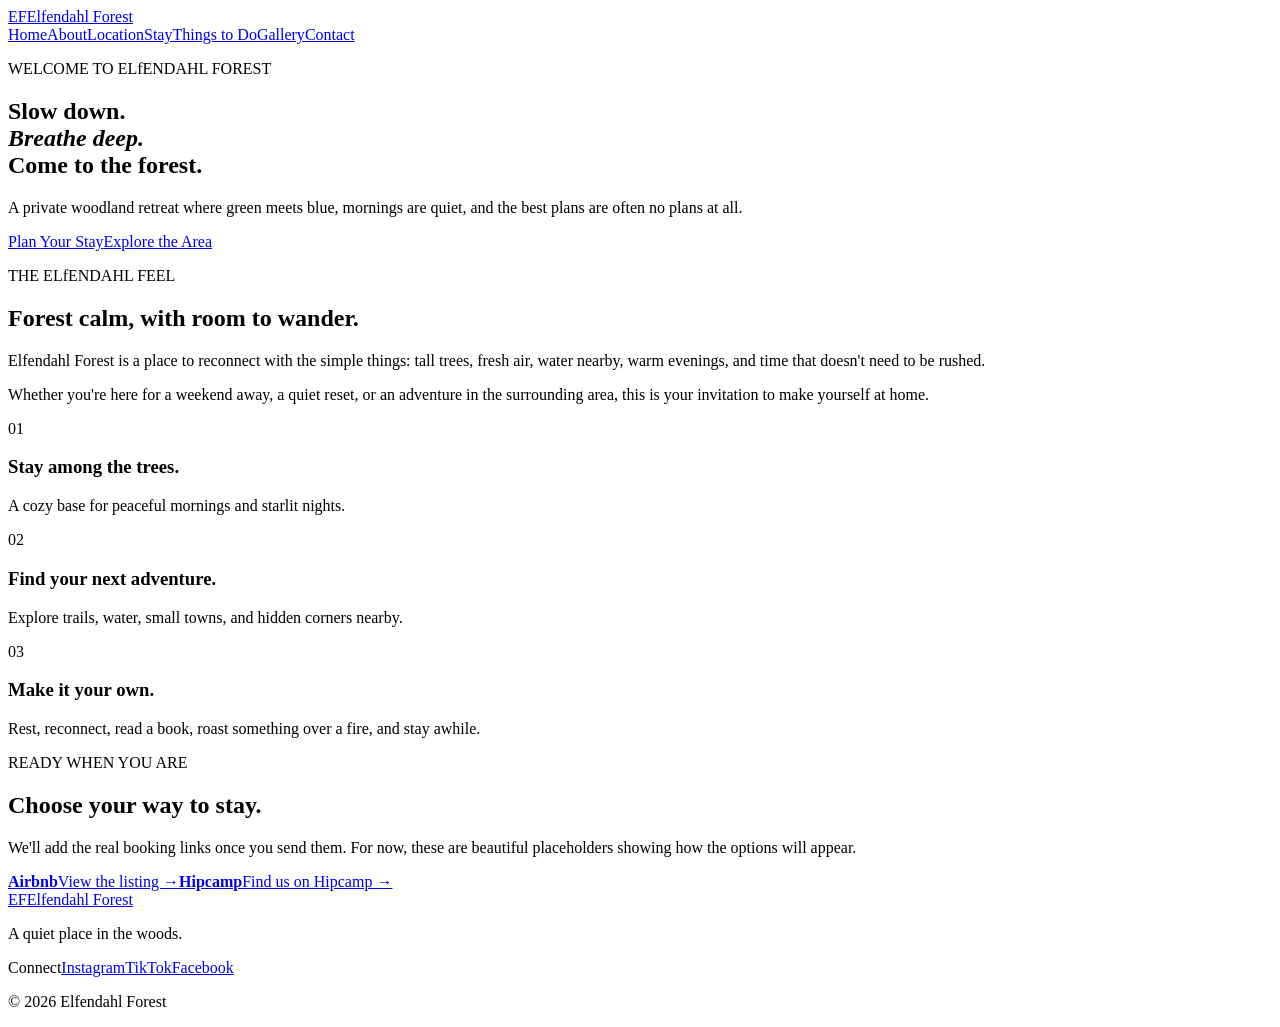
==== index.html @ 9ccd8f0e "Create draft Elfendahl Forest homepage" ====
<!doctype html>
<html lang="en">
<head>
  <meta charset="utf-8">
  <meta name="viewport" content="width=device-width, initial-scale=1">
  <title>Elfendahl Forest | A Quiet Place in the Woods</title>
  <meta name="description" content="A peaceful forest getaway surrounded by trees, water, and the beauty of the Pacific Northwest.">
  <link rel="stylesheet" href="styles.css">
</head>
<body>
  <header class="site-header">
    <a class="brand" href="index.html"><span class="brand-mark">EF</span><span>Elfendahl Forest</span></a>
    <nav class="nav" aria-label="Main navigation">
      <a class="active" href="index.html">Home</a><a href="about.html">About</a><a href="location.html">Location</a><a href="stay.html">Stay</a><a href="things-to-do.html">Things to Do</a><a href="gallery.html">Gallery</a><a href="contact.html">Contact</a>
    </nav>
  </header>

  <main>
    <section class="hero hero-home">
      <div class="hero-overlay"></div>
      <div class="hero-content">
        <p class="eyebrow">WELCOME TO ELfENDAHL FOREST</p>
        <h1>Slow down.<br><em>Breathe deep.</em><br>Come to the forest.</h1>
        <p class="hero-copy">A private woodland retreat where green meets blue, mornings are quiet, and the best plans are often no plans at all.</p>
        <div class="button-row"><a class="button primary" href="stay.html">Plan Your Stay</a><a class="button ghost" href="location.html">Explore the Area</a></div>
      </div>
    </section>

    <section class="intro section">
      <div class="section-heading"><p class="eyebrow">THE ELfENDAHL FEEL</p><h2>Forest calm, with room to wander.</h2></div>
      <div class="intro-grid"><p>Elfendahl Forest is a place to reconnect with the simple things: tall trees, fresh air, water nearby, warm evenings, and time that doesn't need to be rushed.</p><p>Whether you're here for a weekend away, a quiet reset, or an adventure in the surrounding area, this is your invitation to make yourself at home.</p></div>
    </section>

    <section class="feature-band"><div><span class="feature-number">01</span><h3>Stay among the trees.</h3><p>A cozy base for peaceful mornings and starlit nights.</p></div><div><span class="feature-number">02</span><h3>Find your next adventure.</h3><p>Explore trails, water, small towns, and hidden corners nearby.</p></div><div><span class="feature-number">03</span><h3>Make it your own.</h3><p>Rest, reconnect, read a book, roast something over a fire, and stay awhile.</p></div></section>

    <section class="booking section"><div class="booking-card"><div><p class="eyebrow">READY WHEN YOU ARE</p><h2>Choose your way to stay.</h2><p>We'll add the real booking links once you send them. For now, these are beautiful placeholders showing how the options will appear.</p></div><div class="booking-links"><a href="#" class="link-card"><strong>Airbnb</strong><span>View the listing →</span></a><a href="#" class="link-card"><strong>Hipcamp</strong><span>Find us on Hipcamp →</span></a></div></div></section>
  </main>

  <footer class="site-footer"><div><a class="brand" href="index.html"><span class="brand-mark">EF</span><span>Elfendahl Forest</span></a><p>A quiet place in the woods.</p></div><div class="socials"><span>Connect</span><a href="#">Instagram</a><a href="#">TikTok</a><a href="#">Facebook</a></div><p class="copyright">© 2026 Elfendahl Forest</p></footer>
</body>
</html>
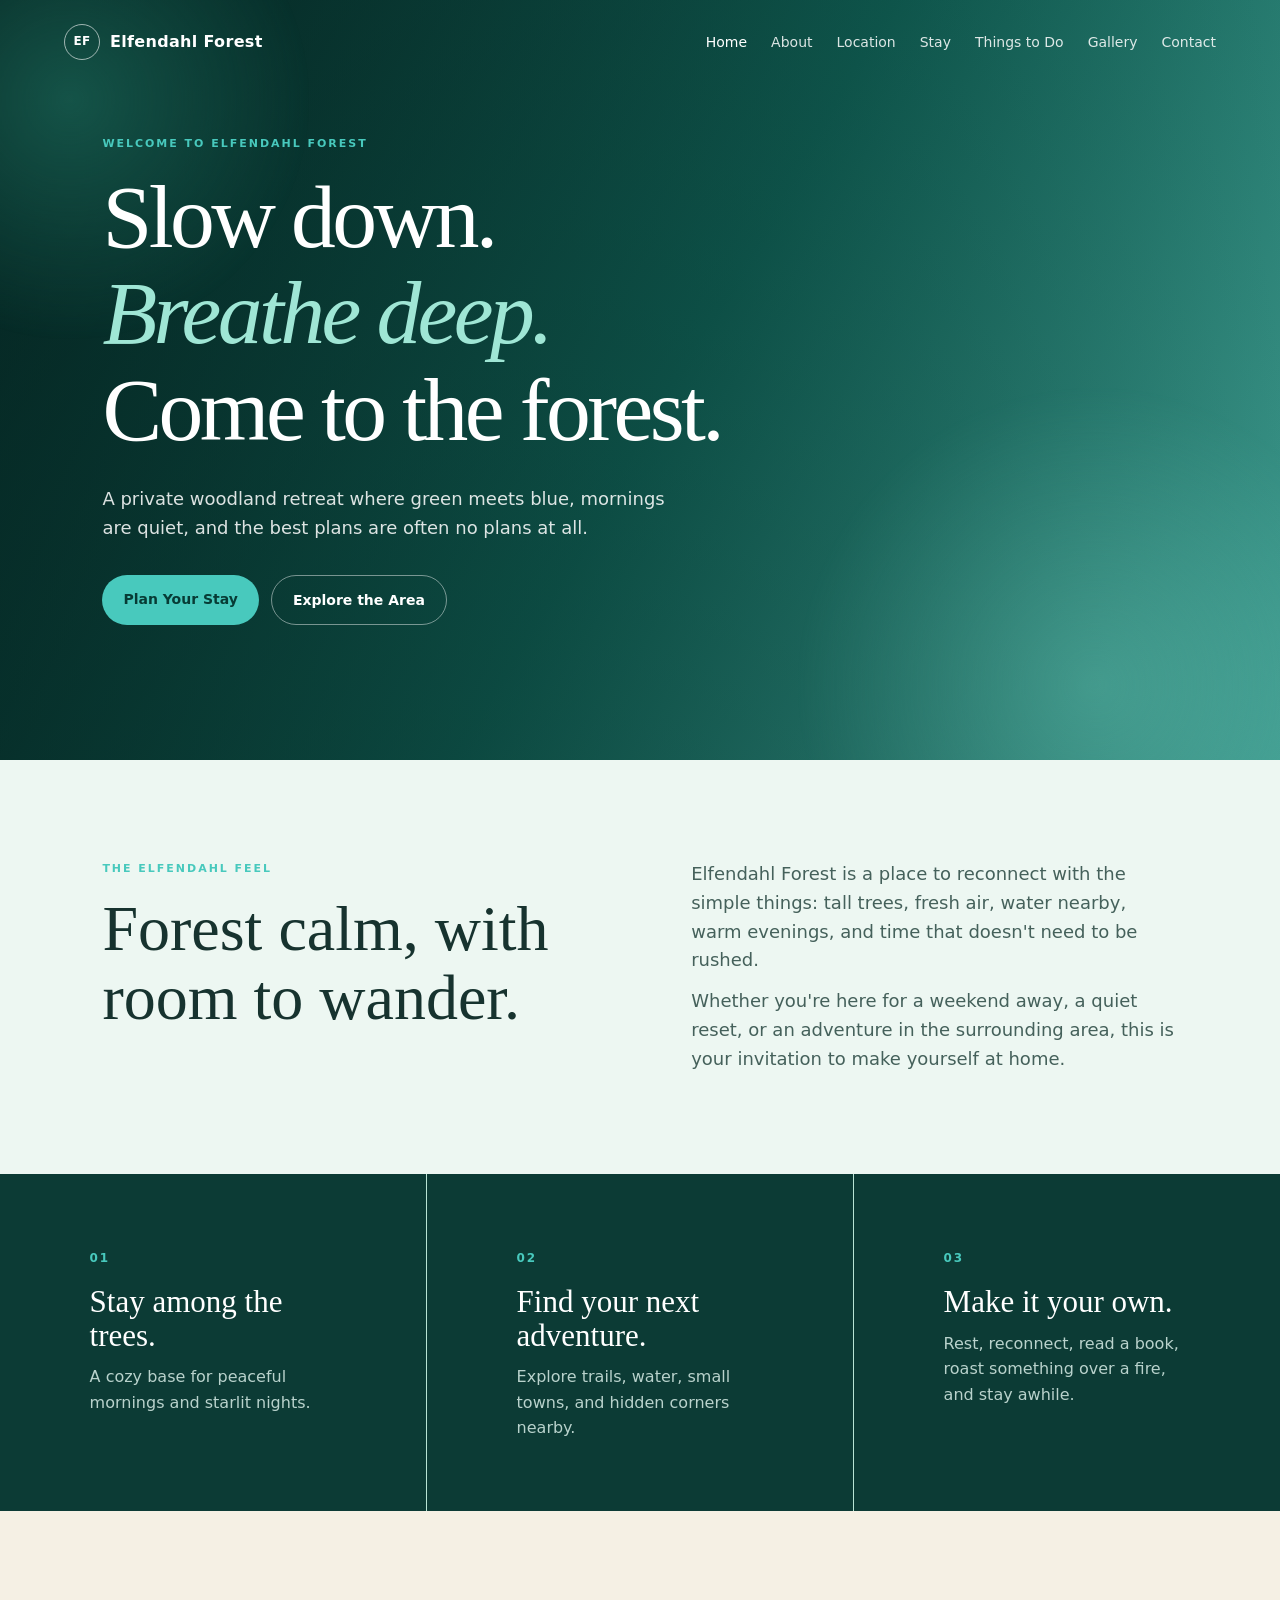
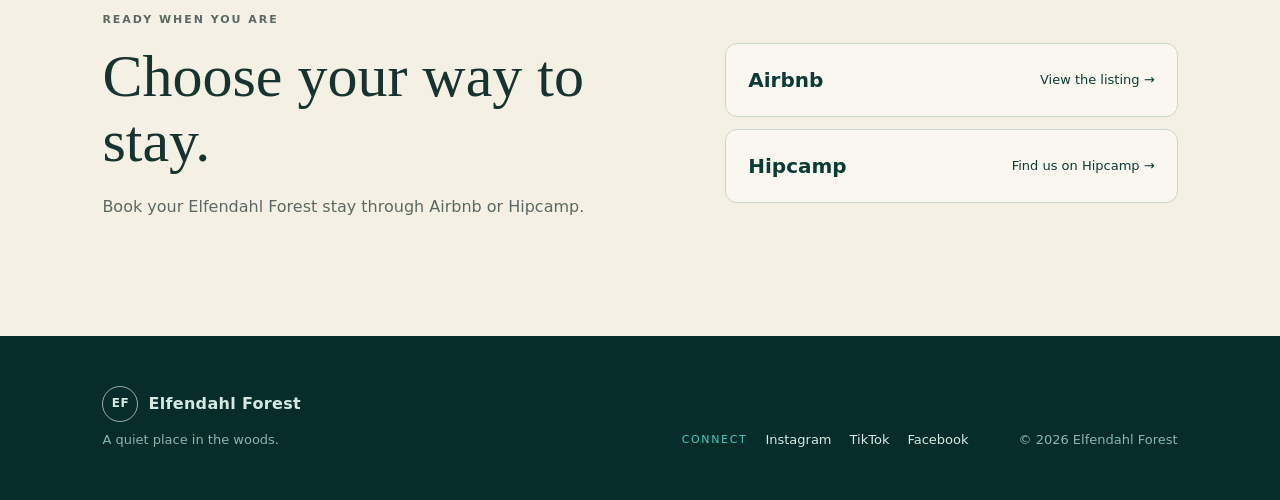
==== commit 1e0946c0: "Add Airbnb and Hipcamp booking links to homepage" ====
--- a/index.html
+++ b/index.html
@@ -19,7 +19,7 @@
     <section class="hero hero-home">
       <div class="hero-overlay"></div>
       <div class="hero-content">
-        <p class="eyebrow">WELCOME TO ELfENDAHL FOREST</p>
+        <p class="eyebrow">WELCOME TO ELFENDAHL FOREST</p>
         <h1>Slow down.<br><em>Breathe deep.</em><br>Come to the forest.</h1>
         <p class="hero-copy">A private woodland retreat where green meets blue, mornings are quiet, and the best plans are often no plans at all.</p>
         <div class="button-row"><a class="button primary" href="stay.html">Plan Your Stay</a><a class="button ghost" href="location.html">Explore the Area</a></div>
@@ -27,13 +27,13 @@
     </section>
 
     <section class="intro section">
-      <div class="section-heading"><p class="eyebrow">THE ELfENDAHL FEEL</p><h2>Forest calm, with room to wander.</h2></div>
+      <div class="section-heading"><p class="eyebrow">THE ELFENDAHL FEEL</p><h2>Forest calm, with room to wander.</h2></div>
       <div class="intro-grid"><p>Elfendahl Forest is a place to reconnect with the simple things: tall trees, fresh air, water nearby, warm evenings, and time that doesn't need to be rushed.</p><p>Whether you're here for a weekend away, a quiet reset, or an adventure in the surrounding area, this is your invitation to make yourself at home.</p></div>
     </section>
 
     <section class="feature-band"><div><span class="feature-number">01</span><h3>Stay among the trees.</h3><p>A cozy base for peaceful mornings and starlit nights.</p></div><div><span class="feature-number">02</span><h3>Find your next adventure.</h3><p>Explore trails, water, small towns, and hidden corners nearby.</p></div><div><span class="feature-number">03</span><h3>Make it your own.</h3><p>Rest, reconnect, read a book, roast something over a fire, and stay awhile.</p></div></section>
 
-    <section class="booking section"><div class="booking-card"><div><p class="eyebrow">READY WHEN YOU ARE</p><h2>Choose your way to stay.</h2><p>We'll add the real booking links once you send them. For now, these are beautiful placeholders showing how the options will appear.</p></div><div class="booking-links"><a href="#" class="link-card"><strong>Airbnb</strong><span>View the listing →</span></a><a href="#" class="link-card"><strong>Hipcamp</strong><span>Find us on Hipcamp →</span></a></div></div></section>
+    <section class="booking section"><div class="booking-card"><div><p class="eyebrow">READY WHEN YOU ARE</p><h2>Choose your way to stay.</h2><p>Book your Elfendahl Forest stay through Airbnb or Hipcamp.</p></div><div class="booking-links"><a href="https://www.airbnb.com/rooms/1641516033585098492" class="link-card" target="_blank" rel="noopener noreferrer"><strong>Airbnb</strong><span>View the listing →</span></a><a href="https://www.hipcamp.com/en-US/land/washington-elfendahl-forest-j29h5ojm" class="link-card" target="_blank" rel="noopener noreferrer"><strong>Hipcamp</strong><span>Find us on Hipcamp →</span></a></div></div></section>
   </main>
 
   <footer class="site-footer"><div><a class="brand" href="index.html"><span class="brand-mark">EF</span><span>Elfendahl Forest</span></a><p>A quiet place in the woods.</p></div><div class="socials"><span>Connect</span><a href="#">Instagram</a><a href="#">TikTok</a><a href="#">Facebook</a></div><p class="copyright">© 2026 Elfendahl Forest</p></footer>
--- a/styles.css
+++ b/styles.css
@@ -0,0 +1 @@
+:root{--forest:#0c3b35;--pine:#145b50;--aqua:#48c9bd;--mint:#b9e4d5;--mist:#edf7f2;--sand:#f5f0e4;--ink:#17332f;--white:#fff}*{box-sizing:border-box}html{scroll-behavior:smooth}body{margin:0;color:var(--ink);background:var(--mist);font-family:Inter,ui-sans-serif,system-ui,-apple-system,BlinkMacSystemFont,"Segoe UI",sans-serif;line-height:1.6}.site-header{position:absolute;z-index:5;top:0;left:0;right:0;display:flex;align-items:center;justify-content:space-between;padding:24px 5vw;color:#fff}.brand{display:inline-flex;align-items:center;gap:10px;color:inherit;text-decoration:none;font-weight:700;letter-spacing:.02em}.brand-mark{display:grid;place-items:center;width:36px;height:36px;border:1px solid rgba(255,255,255,.6);border-radius:50%;font-size:12px}.nav{display:flex;gap:24px}.nav a{color:#fff;text-decoration:none;font-size:14px;opacity:.85}.nav a:hover,.nav a.active{opacity:1}.hero{min-height:760px;display:flex;align-items:center;position:relative;overflow:hidden;background:linear-gradient(120deg,#082f2b 0%,#12665a 52%,#46a89b 100%)}.hero:before,.hero:after{content:"";position:absolute;border-radius:50%;filter:blur(1px)}.hero:before{width:650px;height:650px;right:-140px;bottom:-250px;background:radial-gradient(circle,rgba(116,222,203,.42),transparent 65%)}.hero:after{width:500px;height:500px;left:-180px;top:-150px;background:radial-gradient(circle,rgba(36,126,107,.5),transparent 68%)}.hero-overlay{position:absolute;inset:0;background:linear-gradient(90deg,rgba(3,31,28,.6),rgba(3,31,28,.1))}.hero-content{position:relative;z-index:1;width:min(720px,90%);margin-left:8vw;color:#fff}.eyebrow{text-transform:uppercase;letter-spacing:.18em;font-size:11px;font-weight:800;margin:0 0 16px;color:var(--aqua)}h1,h2,h3{font-family:Georgia,serif;line-height:1.08;font-weight:500;margin:0}h1{font-size:clamp(52px,7vw,92px);letter-spacing:-.04em}h1 em{color:#9fe6d5;font-style:italic}.hero-copy{max-width:590px;font-size:18px;color:rgba(255,255,255,.86);margin:26px 0 32px}.button-row{display:flex;gap:12px;flex-wrap:wrap}.button{display:inline-block;padding:13px 21px;border-radius:999px;text-decoration:none;font-weight:700;font-size:14px}.button.primary{background:var(--aqua);color:#073b35}.button.ghost{border:1px solid rgba(255,255,255,.45);color:#fff}.section{padding:100px 8vw}.intro{display:grid;grid-template-columns:1fr 1fr;gap:8vw;background:var(--mist)}.section-heading h2{font-size:clamp(38px,5vw,64px);max-width:580px}.intro-grid{display:grid;gap:12px;align-content:center;font-size:18px;color:#45615b}.intro-grid p{margin:0}.feature-band{display:grid;grid-template-columns:repeat(3,1fr);gap:1px;background:var(--mint)}.feature-band>div{padding:70px 7vw;background:var(--forest);color:#fff}.feature-number{color:var(--aqua);font-size:12px;font-weight:800;letter-spacing:.15em}.feature-band h3{font-size:31px;margin:16px 0 12px}.feature-band p{color:#b9d2cc;margin:0}.booking{background:var(--sand)}.booking-card{display:grid;grid-template-columns:1.1fr .9fr;gap:70px;align-items:center;max-width:1100px;margin:auto}.booking-card h2{font-size:clamp(38px,5vw,60px);margin-bottom:20px}.booking-card p{color:#5a6963}.booking-links{display:grid;gap:12px}.link-card{display:flex;justify-content:space-between;align-items:center;padding:20px 22px;border:1px solid #c9d6cd;border-radius:12px;text-decoration:none;color:var(--forest);background:rgba(255,255,255,.5)}.link-card strong{font-size:20px}.link-card span{font-size:13px}.site-footer{display:grid;grid-template-columns:1fr auto auto;align-items:end;gap:50px;padding:50px 8vw;background:#062d29;color:#d5e9e2}.site-footer .brand{margin-bottom:8px}.site-footer p{margin:0;color:#8fb4aa;font-size:13px}.socials{display:flex;gap:18px;align-items:center}.socials span{color:var(--aqua);font-size:11px;text-transform:uppercase;letter-spacing:.15em}.socials a{color:#d5e9e2;text-decoration:none;font-size:13px}.copyright{text-align:right}@media(max-width:800px){.site-header{padding:18px 5vw}.nav{display:none}.hero{min-height:700px}.hero-content{margin-left:6vw}.intro,.booking-card,.feature-band,.site-footer{grid-template-columns:1fr}.section{padding:72px 7vw}.feature-band>div{padding:45px 7vw}.site-footer{gap:24px}.copyright{text-align:left}}
